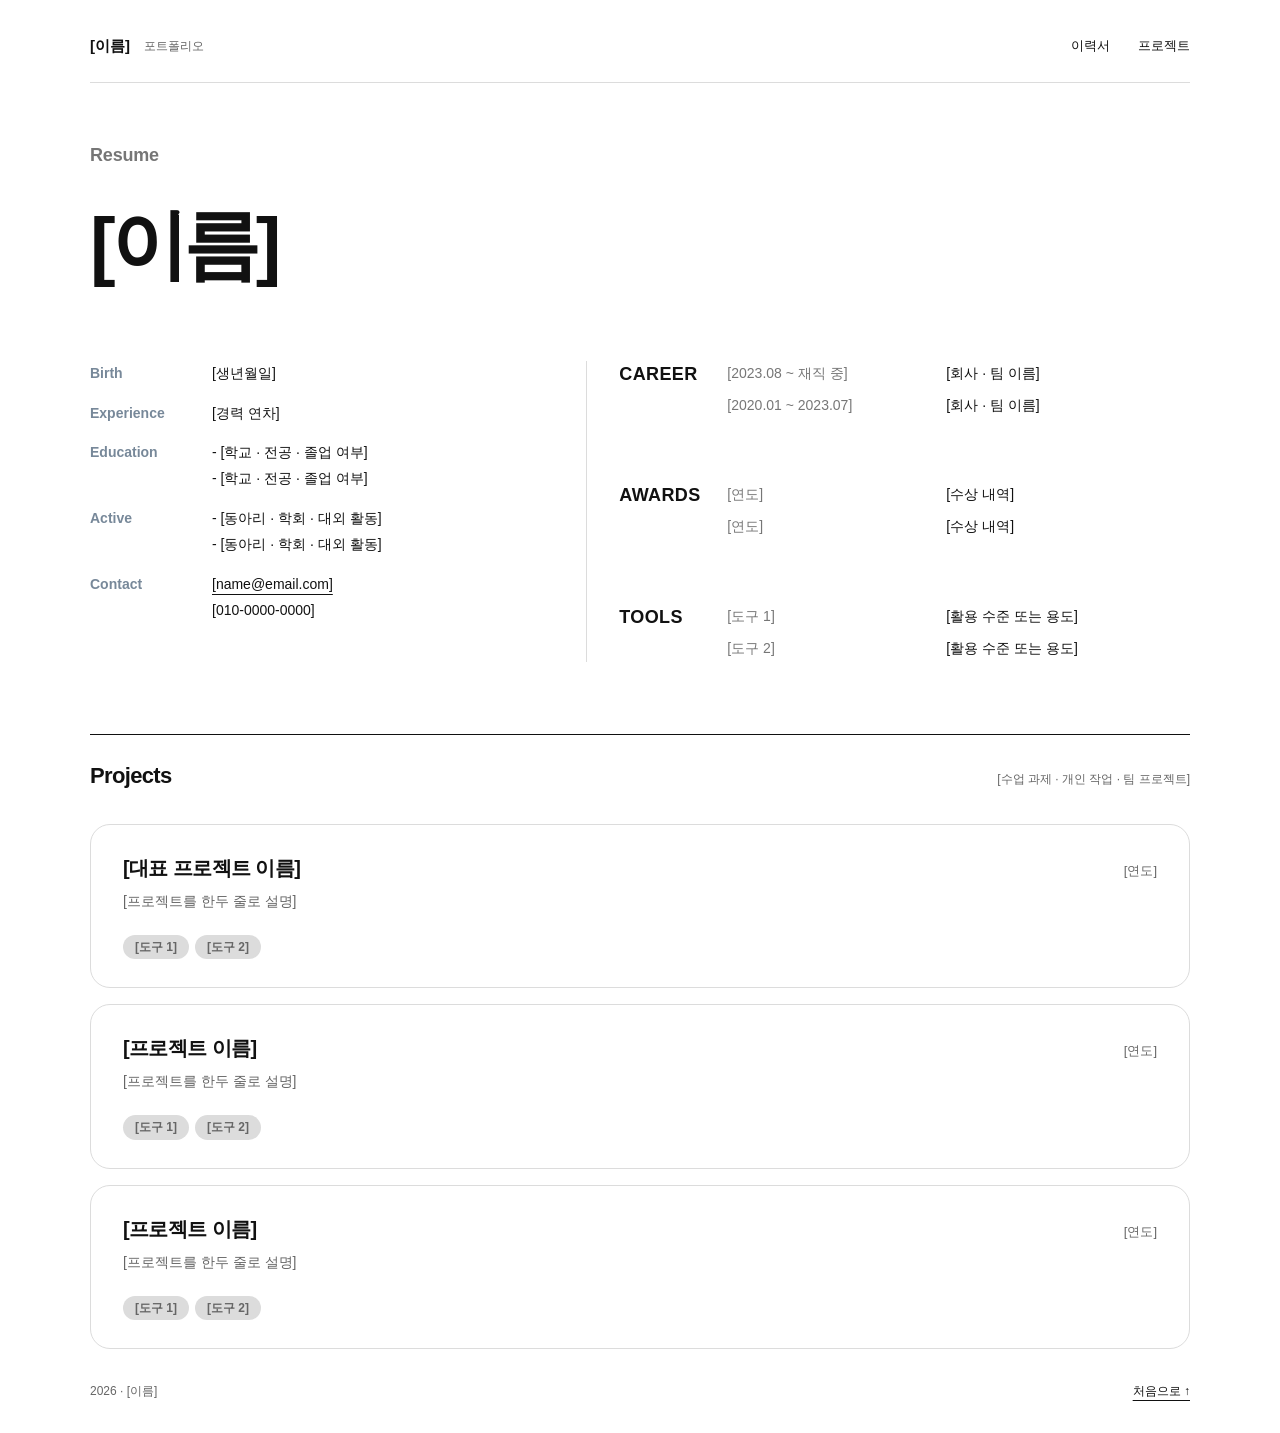
==== index.html @ 6959baa3 "feat: project section 카드형으로 수정" ====
<!doctype html>
<html lang="ko">
<head>
  <meta charset="utf-8">
  <meta name="viewport" content="width=device-width, initial-scale=1">
  <!-- 수정 1: 제목, 소개, 이름을 본인 내용으로 변경 -->
  <title>[이름] | [관심 분야] 포트폴리오</title>
  <meta name="description" content="[이름]이 직접 만든 작품과 작업 과정을 소개합니다.">
  <link rel="stylesheet" href="style.css">
</head>
<body>
  <a class="skip-link" href="#main">본문으로 바로 가기</a>
  <header class="site-header container">
    <a class="site-name" href="#resume">[이름]<span class="site-label">포트폴리오</span></a>
    <nav aria-label="주 메뉴">
      <a href="#resume">이력서</a>
      <a href="#projects">프로젝트</a>
    </nav>
  </header>

  <main id="main" class="container">
    <!-- 이력서: 대괄호 내용을 본인 정보로 변경. 필요 없는 항목은 div 단위로 삭제 -->
    <section id="resume" class="resume" aria-labelledby="resume-title">
      <p class="resume-label">Resume</p>
      <h1 id="resume-title" class="resume-name">[이름]</h1>

      <div class="resume-grid">
        <div class="resume-col">
          <dl class="resume-profile">
            <div><dt>Birth</dt><dd>[생년월일]</dd></div>
            <div><dt>Experience</dt><dd>[경력 연차]</dd></div>
            <div><dt>Education</dt><dd><ul><li>[학교 · 전공 · 졸업 여부]</li><li>[학교 · 전공 · 졸업 여부]</li></ul></dd></div>
            <div><dt>Active</dt><dd><ul><li>[동아리 · 학회 · 대외 활동]</li><li>[동아리 · 학회 · 대외 활동]</li></ul></dd></div>
            <div><dt>Contact</dt><dd><a href="mailto:name@email.com">[name@email.com]</a><br>[010-0000-0000]</dd></div>
          </dl>
        </div>

        <div class="resume-col">
          <section class="resume-block" aria-labelledby="career-title">
            <h2 id="career-title" class="resume-heading">Career</h2>
            <ul class="resume-rows">
              <li><span class="row-period">[2023.08 ~ 재직 중]</span><span>[회사 · 팀 이름]</span></li>
              <li><span class="row-period">[2020.01 ~ 2023.07]</span><span>[회사 · 팀 이름]</span></li>
            </ul>
          </section>
          <section class="resume-block" aria-labelledby="awards-title">
            <h2 id="awards-title" class="resume-heading">Awards</h2>
            <ul class="resume-rows">
              <li><span class="row-period">[연도]</span><span>[수상 내역]</span></li>
              <li><span class="row-period">[연도]</span><span>[수상 내역]</span></li>
            </ul>
          </section>
          <section class="resume-block" aria-labelledby="tools-title">
            <h2 id="tools-title" class="resume-heading">Tools</h2>
            <ul class="resume-rows">
              <li><span class="row-period">[도구 1]</span><span>[활용 수준 또는 용도]</span></li>
              <li><span class="row-period">[도구 2]</span><span>[활용 수준 또는 용도]</span></li>
            </ul>
          </section>
        </div>

      </div>
    </section>

    <section id="projects" class="projects" aria-labelledby="projects-title">
      <div class="section-heading">
        <h2 id="projects-title">Projects</h2>
        <p>[수업 과제 · 개인 작업 · 팀 프로젝트]</p>
      </div>
      <!-- 카드 하나가 프로젝트 상세 페이지(project-N.html) 하나로 연결됩니다. -->
      <ul class="project-list">
        <li>
          <a class="project-card" href="project-1.html">
            <div class="card-head"><h3>[대표 프로젝트 이름]</h3><span class="card-year">[연도]</span></div>
            <span class="card-desc">[프로젝트를 한두 줄로 설명]</span>
            <ul class="card-tags" aria-label="사용한 도구">
              <li>[도구 1]</li><li>[도구 2]</li>
            </ul>
          </a>
        </li>
        <li>
          <a class="project-card" href="project-2.html">
            <div class="card-head"><h3>[프로젝트 이름]</h3><span class="card-year">[연도]</span></div>
            <span class="card-desc">[프로젝트를 한두 줄로 설명]</span>
            <ul class="card-tags" aria-label="사용한 도구">
              <li>[도구 1]</li><li>[도구 2]</li>
            </ul>
          </a>
        </li>
        <li>
          <a class="project-card" href="project-3.html">
            <div class="card-head"><h3>[프로젝트 이름]</h3><span class="card-year">[연도]</span></div>
            <span class="card-desc">[프로젝트를 한두 줄로 설명]</span>
            <ul class="card-tags" aria-label="사용한 도구">
              <li>[도구 1]</li><li>[도구 2]</li>
            </ul>
          </a>
        </li>
      </ul>
    </section>
  </main>
  <footer class="site-footer container">
    <p>2026 · [이름]</p>
    <a class="text-link" href="#resume">처음으로 ↑</a>
  </footer>
</body>
</html>
---- style.css ----
/* 1. 테마: 이 값들을 바꾸면 페이지 전체에 적용됩니다. */
:root {
  --page: #ffffff;
  --ink: #111111;
  --muted: #666666;
  --faint: #767676;
  --accent: #111111;
  --line: #dcdcdc;
  --image-background: #f2f2f2;
  --content-width: 1100px;
}

/* 2. 기본 설정. 외부 글꼴과 라이브러리 없이 실행됩니다. */
* { box-sizing: border-box; }
html { scroll-padding-top: 28px; }
body {
  margin: 0;
  background: var(--page);
  color: var(--ink);
  font-family: "Malgun Gothic", "Apple SD Gothic Neo", sans-serif;
  font-size: 15px;
  line-height: 1.85;
  word-break: keep-all;
  overflow-wrap: anywhere;
}
a { color: inherit; text-underline-offset: 5px; text-decoration-thickness: 1px; }
a:hover { color: var(--accent); }
a:focus-visible, button:focus-visible, summary:focus-visible {
  outline: 2px solid var(--accent);
  outline-offset: 5px;
}
img { display: block; max-width: 100%; height: auto; }
h1, h2, h3, h4, p, ul, dl, figure { margin: 0; }
h1, h2, h3, h4 { line-height: 1.5; }
.container { width: min(var(--content-width), calc(100% - 80px)); margin-inline: auto; }
.skip-link {
  position: absolute;
  z-index: 2;
  top: 8px;
  left: 8px;
  padding: 12px 20px;
  background: var(--page);
  transform: translateY(-180%);
}
.skip-link:focus { transform: translateY(0); }

/* 2-1. 이력서. 왼쪽 프로필 / 가운데 경력·수상·도구 / 오른쪽 프로젝트 목록 */
.resume { padding-block: 56px 72px; }
.resume-label { color: var(--faint); font-size: 18px; font-weight: 700; letter-spacing: -.01em; }
.resume-name { margin-top: 28px; font-size: clamp(48px, 6vw, 80px); font-weight: 800; letter-spacing: -.06em; line-height: 1.15; }
.resume-grid { display: grid; grid-template-columns: 1fr 1.3fr; column-gap: 32px; margin-top: 72px; }
.resume-col { display: grid; align-content: start; gap: 64px; min-width: 0; }
.resume-col + .resume-col { padding-left: 32px; border-left: 1px solid var(--line); }
.resume-heading { color: var(--ink); font-size: 18px; font-weight: 700; letter-spacing: .02em; text-transform: uppercase; }
.resume-block { display: grid; grid-template-columns: 88px 1fr; gap: 0 20px; align-items: start; }
.resume-block > :not(.resume-heading) { grid-column: 2; grid-row: 1; }
.resume-profile { font-size: 14px; }
.resume-profile > div { display: grid; grid-template-columns: 110px 1fr; gap: 12px; }
.resume-profile > div + div { margin-top: 14px; }
.resume-profile dt { color: var(--ink); font-weight: 700; color: lightslategray;}
.resume-profile ul { list-style: none; padding: 0; margin: 0; }
.resume-profile li::before { content: "- "; }
.resume-rows { list-style: none; padding: 0; font-size: 14px; }
.resume-rows li { display: grid; grid-template-columns: 1fr 1.2fr; gap: 16px; }
.resume-rows li + li { margin-top: 6px; }
.row-period { color: var(--faint); }

/* 3. 헤더 */
.site-header {
  display: flex;
  align-items: center;
  justify-content: space-between;
  gap: 16px;
  padding-block: 24px 14px;
  border-bottom: 1px solid var(--line);
}
.site-name { display: inline-flex; align-items: baseline; gap: 14px; font-weight: 700; text-decoration: none; }
.site-label { color: var(--muted); font-size: 12px; font-weight: 400; }
.site-header nav { display: flex; flex-wrap: wrap; gap: 4px 28px; font-size: 13px; }
.site-header a { min-height: 44px; display: inline-flex; align-items: center; }
.site-header nav a { text-decoration: none; }
.site-header nav a:hover { text-decoration: underline; }
.eyebrow { color: var(--muted); font-size: 12px; font-weight: 400; }
.image-trigger { display: block; width: 100%; padding: 0; border: 0; background: transparent; color: inherit; cursor: zoom-in; }

/* 4. 프로젝트의 이미지, 역할, 결과. 박스 대신 간격과 구분선으로 묶습니다. */
.section-heading {
  display: flex;
  align-items: baseline;
  justify-content: space-between;
  gap: 16px;
  padding-block: 24px 32px;
  border-top: 1px solid var(--ink);
}
h2 { font-size: 22px; font-weight: 700; letter-spacing: -.03em; }
.section-heading p { color: var(--muted); font-size: 12px; }
.project { padding-bottom: 44px; border-bottom: 1px solid var(--line); }
.project + .project { padding-top: 40px; }
.project-header { display: grid; grid-template-columns: 44px 1fr; gap: 16px; align-items: start; margin-bottom: 26px; }
.project-number { padding-top: 4px; color: var(--muted); font-size: 14px; font-variant-numeric: tabular-nums; }
.project h3 { margin-top: 5px; font-size: 28px; letter-spacing: -.03em; }
.project-summary { margin-top: 9px; max-width: 740px; }
.project-overview { display: grid; grid-template-columns: 1.35fr 1fr; gap: 48px; align-items: start; }
.project-image img { width: 100%; background: var(--image-background); }
figcaption { margin-top: 10px; color: var(--muted); font-size: 12px; }
.project-facts { padding-bottom: 16px; border-bottom: 1px solid var(--line); font-size: 13px; }
.project-facts div, .about-facts div { display: grid; grid-template-columns: 80px 1fr; gap: 12px; }
.project-facts div + div, .about-facts div + div { margin-top: 7px; }
dt { color: var(--muted); }
dd { margin: 0; }
h4 { margin-top: 20px; font-size: 15px; }
h4 + p { margin-top: 7px; color: var(--muted); font-size: 14px; }
.contributions { padding-left: 19px; margin-top: 7px; font-size: 14px; }
.contributions li + li { margin-top: 4px; }
.tool-list { display: flex; flex-wrap: wrap; gap: 6px 0; list-style: none; padding: 0; margin-top: 20px; color: var(--muted); font-size: 12px; }
.tool-list li + li::before { content: "/"; padding-inline: 10px; color: var(--muted); }
.project-links { display: flex; flex-wrap: wrap; gap: 4px 24px; margin-top: 6px; }
.text-link { display: inline-flex; align-items: center; gap: 8px; min-height: 44px; color: var(--accent); }
.text-link:hover { text-decoration-thickness: 2px; }

/* 프로젝트 목록. 카드 전체가 링크이며 상세 페이지로 이동합니다. */
.project-list { list-style: none; padding: 0; display: grid; gap: 16px; }
.project-card { display: grid; gap: 6px; width: 100%; padding: 28px 32px; border: 1px solid var(--line); text-decoration: none; border-radius: 20px;}
.project-card:hover { border-color: var(--ink); color: inherit; }
.card-head { display: flex; align-items: baseline; justify-content: space-between; gap: 16px; }
.card-head h3 { font-size: 20px; letter-spacing: -.03em; }
.card-year { color: var(--muted); font-size: 13px; font-variant-numeric: tabular-nums; }
.card-desc { color: var(--muted); font-size: 14px; }
.card-tags { display: flex; flex-wrap: wrap; gap: 6px; list-style: none; padding: 0; margin-top: 14px; }
.card-tags li { padding: 2px 12px; border-radius: 999px; background-color: var(--line); color: var(--muted); font-size: 12px; line-height: 1.7; font-weight: 600;}
.project-page { padding-top: 20px; }
.back-link { display: inline-flex; align-items: center; gap: 8px; min-height: 44px; margin-bottom: 12px; color: var(--muted); font-size: 13px; text-decoration: none; }
.back-link:hover { color: var(--ink); text-decoration: underline; }

/* 5. 제목을 누르면 제작 기록이 열립니다. 키보드로도 조작할 수 있습니다. */
.case-study { margin-top: 32px; border-top: 1px solid var(--line); }
.case-study summary { width: fit-content; max-width: 100%; min-height: 52px; padding-block: 14px 8px; cursor: pointer; font-size: 14px; }
.case-study summary::marker { color: var(--muted); }
.case-study summary:hover { color: var(--accent); text-decoration: underline; text-underline-offset: 5px; }
.case-content { padding-top: 20px; }
.case-text { display: grid; grid-template-columns: repeat(3, 1fr); gap: 36px; }
.case-text h4 { margin-top: 0; }
.case-text p { font-size: 14px; }
.process-pair { display: grid; grid-template-columns: 1fr 1fr; gap: 24px; margin-top: 28px; }
.process-pair img { width: 100%; }
.image-slot { display: grid; place-items: center; min-height: 160px; padding: 24px; background: var(--image-background); color: var(--muted); font-size: 13px; }

/* 6. 소개와 관련 자료 */
.section-row { display: grid; grid-template-columns: 1fr 2fr; gap: 48px; padding-block: 42px; border-bottom: 1px solid var(--line); }
.about-copy > p { max-width: 650px; }
.about-facts { margin-top: 22px; font-size: 13px; }
.related { border-bottom: 0; }
.related p { color: var(--muted); }
.link-list { list-style: none; padding: 0; margin-top: 10px; }
.site-footer { display: flex; align-items: center; justify-content: space-between; gap: 20px; padding-block: 20px; color: var(--muted); font-size: 12px; }

/* 이미지 확대. 닫기 버튼 또는 Esc 키로 원래 화면으로 돌아갑니다. */
.image-viewer-open, .image-viewer-open body { overflow: hidden; }
.image-viewer {
  position: fixed;
  inset: 0;
  width: 100%;
  max-width: none;
  height: 100%;
  height: 100dvh;
  max-height: none;
  margin: 0;
  padding: 16px 24px 24px;
  border: 0;
  background: #151815;
  color: #f5f6f3;
  overflow: auto;
}
.image-viewer[open] { display: grid; grid-template-rows: auto minmax(0, 1fr) auto; gap: 16px; }
.image-viewer::backdrop { background: #151815; }
.viewer-toolbar { display: flex; align-items: center; justify-content: space-between; gap: 20px; }
.viewer-toolbar h2 { font-size: 15px; font-weight: 400; }
.viewer-close { display: inline-flex; flex-shrink: 0; align-items: center; gap: 14px; min-width: 76px; min-height: 44px; justify-content: center; border: 1px solid #6b746b; background: transparent; color: inherit; font: inherit; cursor: pointer; }
.viewer-close:hover { background: #303730; }
.viewer-close:focus-visible { outline-color: #f5f6f3; }
.viewer-close span { font-size: 25px; line-height: 1; }
.viewer-stage { display: flex; align-items: center; justify-content: center; min-width: 0; min-height: 0; }
.viewer-image { display: block; width: auto; height: auto; max-width: 100%; max-height: 100%; object-fit: contain; }
.viewer-caption { text-align: center; color: #c1c8c1; font-size: 13px; }

/* 7. 작은 화면에서는 이미지와 설명을 한 열로 배치합니다. */
@media (max-width: 1000px) {
  .resume-grid { grid-template-columns: 1fr; gap: 48px; margin-top: 48px; }
  .resume-col { gap: 40px; }
  .resume-col + .resume-col { padding-left: 0; border-left: 0; }
}
@media (max-width: 760px) {
  .container { width: calc(100% - 40px); }
  .resume { padding-block: 36px 48px; }
  .resume-block { grid-template-columns: 1fr; gap: 12px; }
  .resume-block > :not(.resume-heading) { grid-column: 1; grid-row: auto; }
  .resume-profile > div { grid-template-columns: 90px 1fr; }
  .site-header { flex-wrap: wrap; gap: 0 20px; padding-block: 14px 10px; }
  .site-header nav { gap: 4px 22px; }
  h1 { font-size: 34px; }
  .section-heading { flex-wrap: wrap; gap: 4px; padding-block: 22px 28px; }
  .project-card { padding: 22px 20px; }
  .project-header { grid-template-columns: 28px 1fr; gap: 12px; margin-bottom: 22px; }
  .project h3 { font-size: 24px; }
  .project-overview { grid-template-columns: 1fr; gap: 28px; }
  .case-text, .process-pair { grid-template-columns: 1fr; gap: 24px; }
  .section-row { grid-template-columns: 1fr; gap: 18px; padding-block: 32px; }
  h2 { font-size: 21px; }
  .image-viewer { padding: 12px 14px 18px; }
}
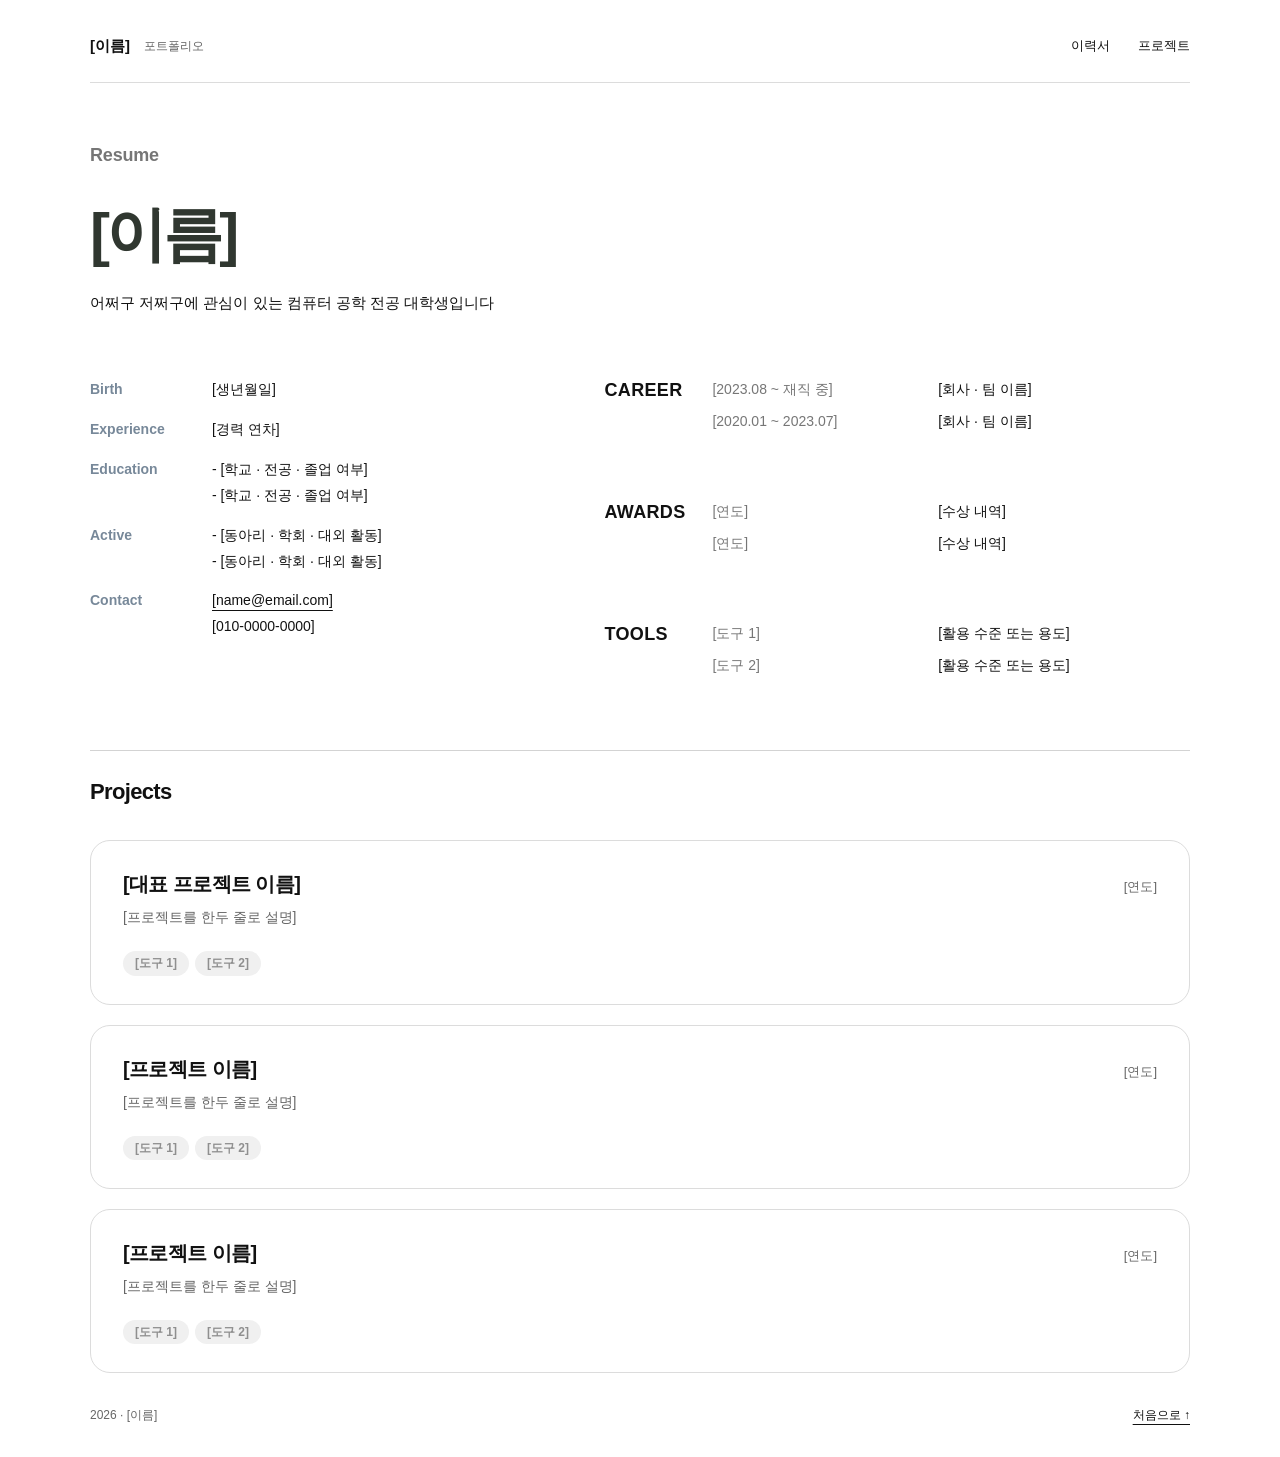
==== commit d0f7596d: "feat: 자기소개 추가 및 간격 수정" ====
--- a/index.html
+++ b/index.html
@@ -23,7 +23,7 @@
     <section id="resume" class="resume" aria-labelledby="resume-title">
       <p class="resume-label">Resume</p>
       <h1 id="resume-title" class="resume-name">[이름]</h1>
-
+      <p style="margin-top: 20px">어쩌구 저쩌구에 관심이 있는 컴퓨터 공학 전공 대학생입니다</p>
       <div class="resume-grid">
         <div class="resume-col">
           <dl class="resume-profile">
@@ -65,7 +65,6 @@
     <section id="projects" class="projects" aria-labelledby="projects-title">
       <div class="section-heading">
         <h2 id="projects-title">Projects</h2>
-        <p>[수업 과제 · 개인 작업 · 팀 프로젝트]</p>
       </div>
       <!-- 카드 하나가 프로젝트 상세 페이지(project-N.html) 하나로 연결됩니다. -->
       <ul class="project-list">
--- a/style.css
+++ b/style.css
@@ -47,10 +47,9 @@
 /* 2-1. 이력서. 왼쪽 프로필 / 가운데 경력·수상·도구 / 오른쪽 프로젝트 목록 */
 .resume { padding-block: 56px 72px; }
 .resume-label { color: var(--faint); font-size: 18px; font-weight: 700; letter-spacing: -.01em; }
-.resume-name { margin-top: 28px; font-size: clamp(48px, 6vw, 80px); font-weight: 800; letter-spacing: -.06em; line-height: 1.15; }
-.resume-grid { display: grid; grid-template-columns: 1fr 1.3fr; column-gap: 32px; margin-top: 72px; }
+.resume-name { margin-top: 28px; font-size: clamp(30px, 6vw, 60px); font-weight: 700; letter-spacing: -.06em; line-height: 1.15; color: #303730;}
+.resume-grid { display: grid; grid-template-columns: 1fr 1.3fr; column-gap: 64px; margin-top: 60px; }
 .resume-col { display: grid; align-content: start; gap: 64px; min-width: 0; }
-.resume-col + .resume-col { padding-left: 32px; border-left: 1px solid var(--line); }
 .resume-heading { color: var(--ink); font-size: 18px; font-weight: 700; letter-spacing: .02em; text-transform: uppercase; }
 .resume-block { display: grid; grid-template-columns: 88px 1fr; gap: 0 20px; align-items: start; }
 .resume-block > :not(.resume-heading) { grid-column: 2; grid-row: 1; }
@@ -90,7 +89,7 @@
   justify-content: space-between;
   gap: 16px;
   padding-block: 24px 32px;
-  border-top: 1px solid var(--ink);
+  border-top: 1px solid lightgray;
 }
 h2 { font-size: 22px; font-weight: 700; letter-spacing: -.03em; }
 .section-heading p { color: var(--muted); font-size: 12px; }
@@ -119,7 +118,7 @@
 .text-link:hover { text-decoration-thickness: 2px; }
 
 /* 프로젝트 목록. 카드 전체가 링크이며 상세 페이지로 이동합니다. */
-.project-list { list-style: none; padding: 0; display: grid; gap: 16px; }
+.project-list { list-style: none; padding: 0; display: grid; gap: 20px; }
 .project-card { display: grid; gap: 6px; width: 100%; padding: 28px 32px; border: 1px solid var(--line); text-decoration: none; border-radius: 20px;}
 .project-card:hover { border-color: var(--ink); color: inherit; }
 .card-head { display: flex; align-items: baseline; justify-content: space-between; gap: 16px; }
@@ -127,7 +126,7 @@
 .card-year { color: var(--muted); font-size: 13px; font-variant-numeric: tabular-nums; }
 .card-desc { color: var(--muted); font-size: 14px; }
 .card-tags { display: flex; flex-wrap: wrap; gap: 6px; list-style: none; padding: 0; margin-top: 14px; }
-.card-tags li { padding: 2px 12px; border-radius: 999px; background-color: var(--line); color: var(--muted); font-size: 12px; line-height: 1.7; font-weight: 600;}
+.card-tags li { padding: 2px 12px; border-radius: 999px; background-color: #f0f0f0; color: #8f8f8f; font-size: 12px; line-height: 1.7; font-weight: 600;}
 .project-page { padding-top: 20px; }
 .back-link { display: inline-flex; align-items: center; gap: 8px; min-height: 44px; margin-bottom: 12px; color: var(--muted); font-size: 13px; text-decoration: none; }
 .back-link:hover { color: var(--ink); text-decoration: underline; }
@@ -187,7 +186,6 @@
 @media (max-width: 1000px) {
   .resume-grid { grid-template-columns: 1fr; gap: 48px; margin-top: 48px; }
   .resume-col { gap: 40px; }
-  .resume-col + .resume-col { padding-left: 0; border-left: 0; }
 }
 @media (max-width: 760px) {
   .container { width: calc(100% - 40px); }
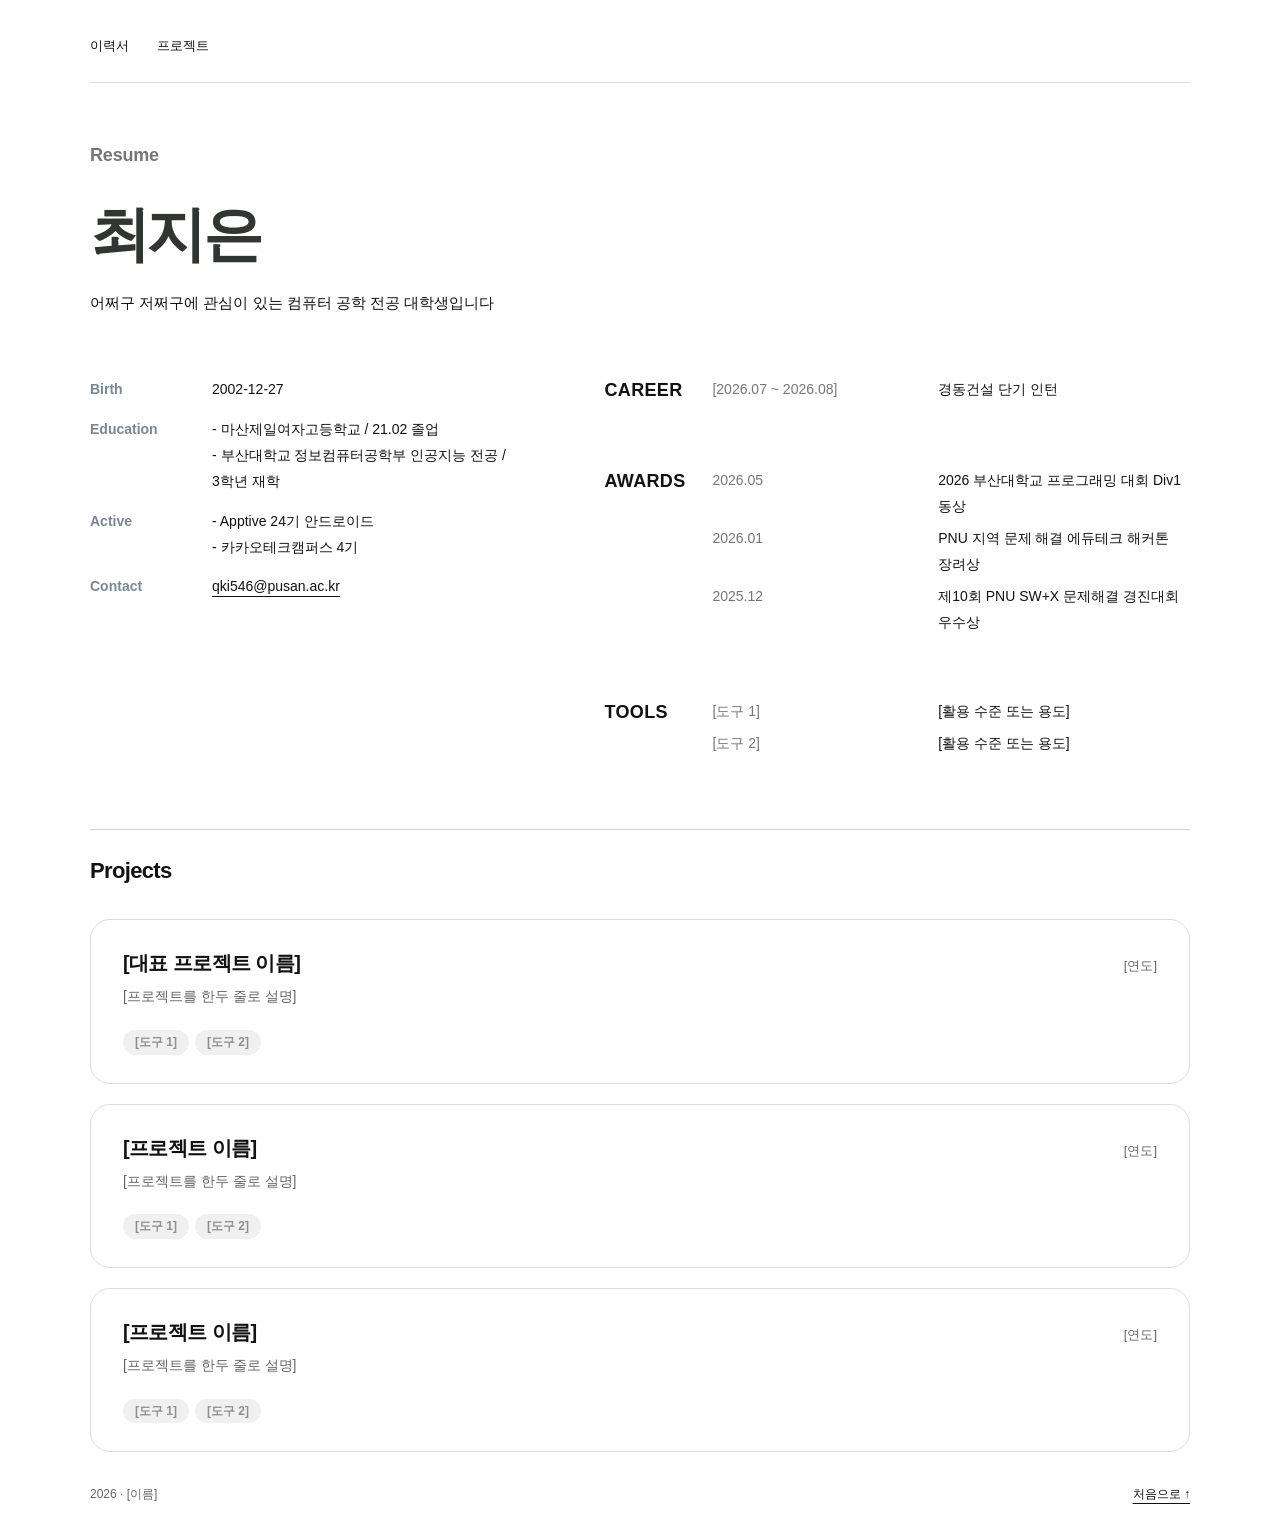
==== commit ea19aba5: "feat: profile content 및 projects 경로 수정" ====
--- a/index.html
+++ b/index.html
@@ -4,14 +4,13 @@
   <meta charset="utf-8">
   <meta name="viewport" content="width=device-width, initial-scale=1">
   <!-- 수정 1: 제목, 소개, 이름을 본인 내용으로 변경 -->
-  <title>[이름] | [관심 분야] 포트폴리오</title>
+  <title>포트폴리오</title>
   <meta name="description" content="[이름]이 직접 만든 작품과 작업 과정을 소개합니다.">
   <link rel="stylesheet" href="style.css">
 </head>
 <body>
   <a class="skip-link" href="#main">본문으로 바로 가기</a>
   <header class="site-header container">
-    <a class="site-name" href="#resume">[이름]<span class="site-label">포트폴리오</span></a>
     <nav aria-label="주 메뉴">
       <a href="#resume">이력서</a>
       <a href="#projects">프로젝트</a>
@@ -22,16 +21,15 @@
     <!-- 이력서: 대괄호 내용을 본인 정보로 변경. 필요 없는 항목은 div 단위로 삭제 -->
     <section id="resume" class="resume" aria-labelledby="resume-title">
       <p class="resume-label">Resume</p>
-      <h1 id="resume-title" class="resume-name">[이름]</h1>
+      <h1 id="resume-title" class="resume-name">최지은</h1>
       <p style="margin-top: 20px">어쩌구 저쩌구에 관심이 있는 컴퓨터 공학 전공 대학생입니다</p>
       <div class="resume-grid">
         <div class="resume-col">
           <dl class="resume-profile">
-            <div><dt>Birth</dt><dd>[생년월일]</dd></div>
-            <div><dt>Experience</dt><dd>[경력 연차]</dd></div>
-            <div><dt>Education</dt><dd><ul><li>[학교 · 전공 · 졸업 여부]</li><li>[학교 · 전공 · 졸업 여부]</li></ul></dd></div>
-            <div><dt>Active</dt><dd><ul><li>[동아리 · 학회 · 대외 활동]</li><li>[동아리 · 학회 · 대외 활동]</li></ul></dd></div>
-            <div><dt>Contact</dt><dd><a href="mailto:name@email.com">[name@email.com]</a><br>[010-0000-0000]</dd></div>
+            <div><dt>Birth</dt><dd>2002-12-27</dd></div>
+            <div><dt>Education</dt><dd><ul><li>마산제일여자고등학교 / 21.02 졸업</li><li>부산대학교 정보컴퓨터공학부 인공지능 전공 / 3학년 재학</li></ul></dd></div>
+            <div><dt>Active</dt><dd><ul><li>Apptive 24기 안드로이드</li><li>카카오테크캠퍼스 4기</li></ul></dd></div>
+            <div><dt>Contact</dt><dd><a href="mailto:name@email.com">qki546@pusan.ac.kr</a></dd></div>
           </dl>
         </div>
 
@@ -39,15 +37,15 @@
           <section class="resume-block" aria-labelledby="career-title">
             <h2 id="career-title" class="resume-heading">Career</h2>
             <ul class="resume-rows">
-              <li><span class="row-period">[2023.08 ~ 재직 중]</span><span>[회사 · 팀 이름]</span></li>
-              <li><span class="row-period">[2020.01 ~ 2023.07]</span><span>[회사 · 팀 이름]</span></li>
+              <li><span class="row-period">[2026.07 ~ 2026.08]</span><span>경동건설 단기 인턴</span></li>
             </ul>
           </section>
           <section class="resume-block" aria-labelledby="awards-title">
             <h2 id="awards-title" class="resume-heading">Awards</h2>
             <ul class="resume-rows">
-              <li><span class="row-period">[연도]</span><span>[수상 내역]</span></li>
-              <li><span class="row-period">[연도]</span><span>[수상 내역]</span></li>
+              <li><span class="row-period">2026.05</span><span>2026 부산대학교 프로그래밍 대회 Div1 동상</span></li>
+              <li><span class="row-period">2026.01</span><span>PNU 지역 문제 해결 에듀테크 해커톤 장려상</span></li>
+              <li><span class="row-period">2025.12</span><span>제10회 PNU SW+X 문제해결 경진대회 우수상</span></li>
             </ul>
           </section>
           <section class="resume-block" aria-labelledby="tools-title">
@@ -69,7 +67,7 @@
       <!-- 카드 하나가 프로젝트 상세 페이지(project-N.html) 하나로 연결됩니다. -->
       <ul class="project-list">
         <li>
-          <a class="project-card" href="project-1.html">
+          <a class="project-card" href="projects/project-1.html">
             <div class="card-head"><h3>[대표 프로젝트 이름]</h3><span class="card-year">[연도]</span></div>
             <span class="card-desc">[프로젝트를 한두 줄로 설명]</span>
             <ul class="card-tags" aria-label="사용한 도구">
@@ -78,7 +76,7 @@
           </a>
         </li>
         <li>
-          <a class="project-card" href="project-2.html">
+          <a class="project-card" href="projects/project-2.html">
             <div class="card-head"><h3>[프로젝트 이름]</h3><span class="card-year">[연도]</span></div>
             <span class="card-desc">[프로젝트를 한두 줄로 설명]</span>
             <ul class="card-tags" aria-label="사용한 도구">
@@ -87,7 +85,7 @@
           </a>
         </li>
         <li>
-          <a class="project-card" href="project-3.html">
+          <a class="project-card" href="projects/project-3.html">
             <div class="card-head"><h3>[프로젝트 이름]</h3><span class="card-year">[연도]</span></div>
             <span class="card-desc">[프로젝트를 한두 줄로 설명]</span>
             <ul class="card-tags" aria-label="사용한 도구">
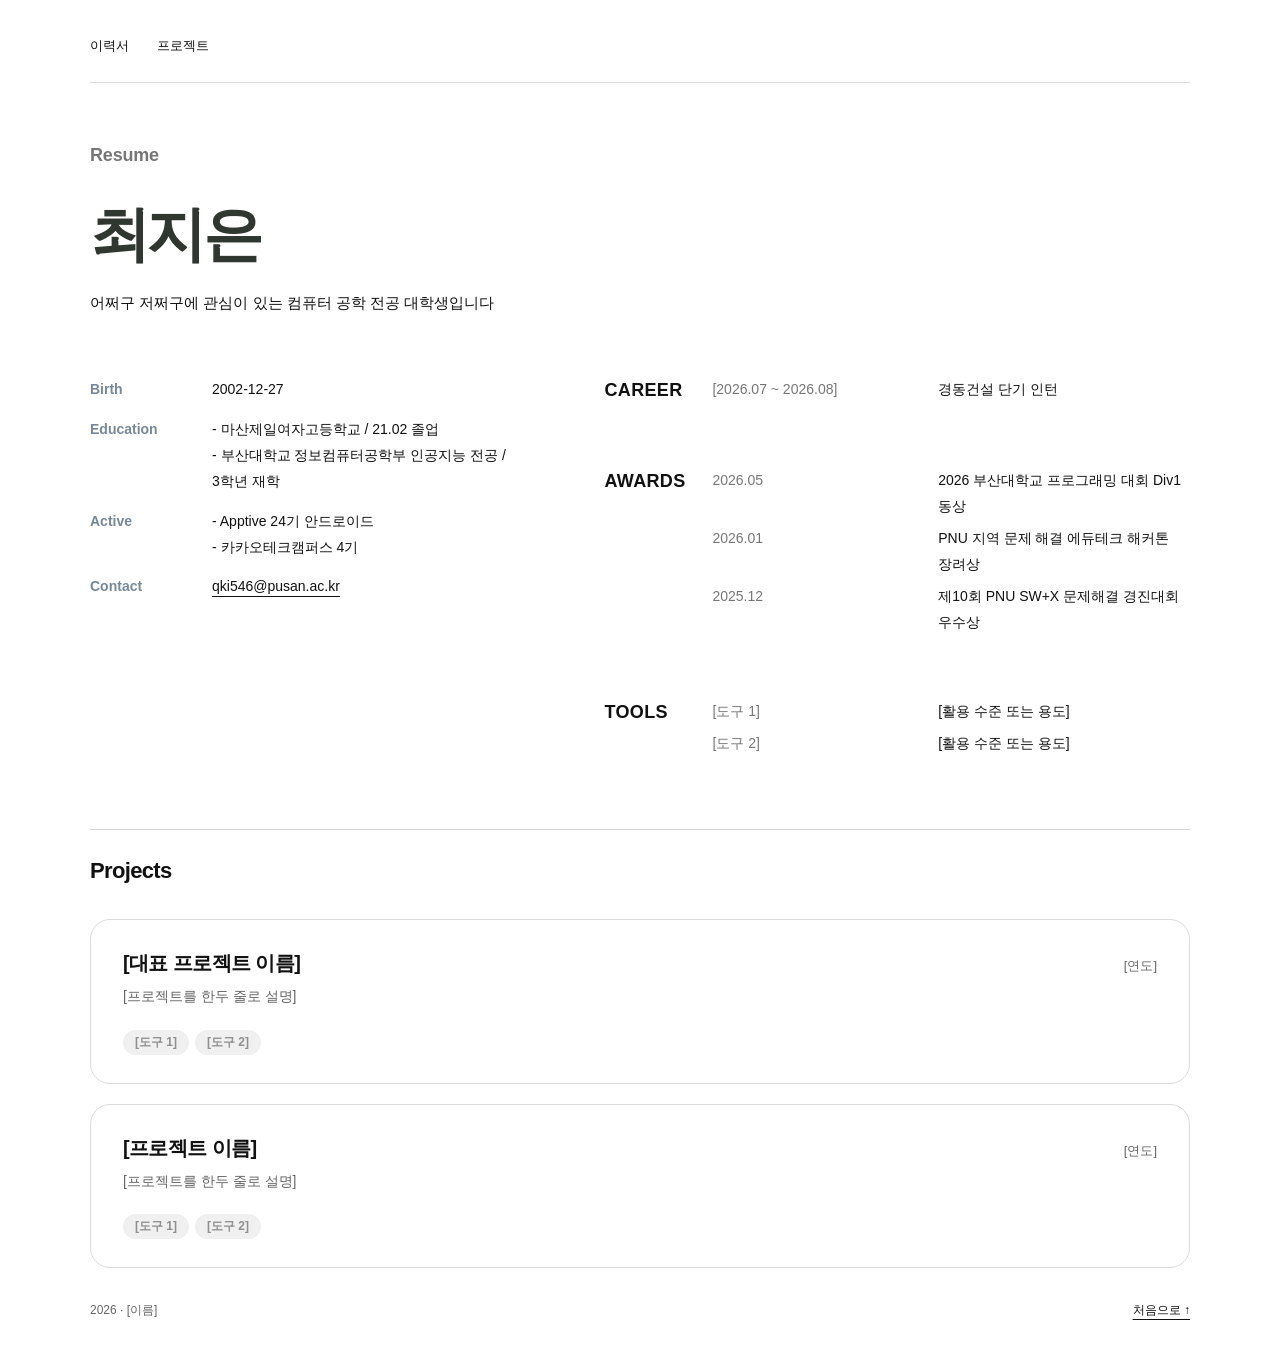
==== commit bac04de4: "chore: project-3 삭제 및 미사용 CSS 정리" ====
--- a/index.html
+++ b/index.html
@@ -84,6 +84,7 @@
             </ul>
           </a>
         </li>
+        <!-- project-3 임시 비활성화
         <li>
           <a class="project-card" href="projects/project-3.html">
             <div class="card-head"><h3>[프로젝트 이름]</h3><span class="card-year">[연도]</span></div>
@@ -93,6 +94,7 @@
             </ul>
           </a>
         </li>
+        -->
       </ul>
     </section>
   </main>
--- a/style.css
+++ b/style.css
@@ -25,7 +25,7 @@
 }
 a { color: inherit; text-underline-offset: 5px; text-decoration-thickness: 1px; }
 a:hover { color: var(--accent); }
-a:focus-visible, button:focus-visible, summary:focus-visible {
+a:focus-visible, button:focus-visible {
   outline: 2px solid var(--accent);
   outline-offset: 5px;
 }
@@ -73,13 +73,10 @@
   padding-block: 24px 14px;
   border-bottom: 1px solid var(--line);
 }
-.site-name { display: inline-flex; align-items: baseline; gap: 14px; font-weight: 700; text-decoration: none; }
-.site-label { color: var(--muted); font-size: 12px; font-weight: 400; }
 .site-header nav { display: flex; flex-wrap: wrap; gap: 4px 28px; font-size: 13px; }
 .site-header a { min-height: 44px; display: inline-flex; align-items: center; }
 .site-header nav a { text-decoration: none; }
 .site-header nav a:hover { text-decoration: underline; }
-.eyebrow { color: var(--muted); font-size: 12px; font-weight: 400; }
 .image-trigger { display: block; width: 100%; padding: 0; border: 0; background: transparent; color: inherit; cursor: zoom-in; }
 
 /* 4. 프로젝트의 이미지, 역할, 결과. 박스 대신 간격과 구분선으로 묶습니다. */
@@ -95,16 +92,15 @@
 .section-heading p { color: var(--muted); font-size: 12px; }
 .project { padding-bottom: 44px; border-bottom: 1px solid var(--line); }
 .project + .project { padding-top: 40px; }
-.project-header { display: grid; grid-template-columns: 44px 1fr; gap: 16px; align-items: start; margin-bottom: 26px; }
-.project-number { padding-top: 4px; color: var(--muted); font-size: 14px; font-variant-numeric: tabular-nums; }
+.project-header { margin-bottom: 26px; }
 .project h3 { margin-top: 5px; font-size: 28px; letter-spacing: -.03em; }
 .project-summary { margin-top: 9px; max-width: 740px; }
 .project-overview { display: grid; grid-template-columns: 1.35fr 1fr; gap: 48px; align-items: start; }
 .project-image img { width: 100%; background: var(--image-background); }
 figcaption { margin-top: 10px; color: var(--muted); font-size: 12px; }
-.project-facts { padding-bottom: 16px; border-bottom: 1px solid var(--line); font-size: 13px; }
-.project-facts div, .about-facts div { display: grid; grid-template-columns: 80px 1fr; gap: 12px; }
-.project-facts div + div, .about-facts div + div { margin-top: 7px; }
+.project-facts { padding-bottom: 16px; font-size: 13px; }
+.project-facts div { display: grid; grid-template-columns: 80px 1fr; gap: 12px; }
+.project-facts div + div { margin-top: 7px; }
 dt { color: var(--muted); }
 dd { margin: 0; }
 h4 { margin-top: 20px; font-size: 15px; }
@@ -133,9 +129,6 @@
 
 /* 5. 제목을 누르면 제작 기록이 열립니다. 키보드로도 조작할 수 있습니다. */
 .case-study { margin-top: 32px; border-top: 1px solid var(--line); }
-.case-study summary { width: fit-content; max-width: 100%; min-height: 52px; padding-block: 14px 8px; cursor: pointer; font-size: 14px; }
-.case-study summary::marker { color: var(--muted); }
-.case-study summary:hover { color: var(--accent); text-decoration: underline; text-underline-offset: 5px; }
 .case-content { padding-top: 20px; }
 .case-text { display: grid; grid-template-columns: repeat(3, 1fr); gap: 36px; }
 .case-text h4 { margin-top: 0; }
@@ -145,12 +138,6 @@
 .image-slot { display: grid; place-items: center; min-height: 160px; padding: 24px; background: var(--image-background); color: var(--muted); font-size: 13px; }
 
 /* 6. 소개와 관련 자료 */
-.section-row { display: grid; grid-template-columns: 1fr 2fr; gap: 48px; padding-block: 42px; border-bottom: 1px solid var(--line); }
-.about-copy > p { max-width: 650px; }
-.about-facts { margin-top: 22px; font-size: 13px; }
-.related { border-bottom: 0; }
-.related p { color: var(--muted); }
-.link-list { list-style: none; padding: 0; margin-top: 10px; }
 .site-footer { display: flex; align-items: center; justify-content: space-between; gap: 20px; padding-block: 20px; color: var(--muted); font-size: 12px; }
 
 /* 이미지 확대. 닫기 버튼 또는 Esc 키로 원래 화면으로 돌아갑니다. */
@@ -198,11 +185,10 @@
   h1 { font-size: 34px; }
   .section-heading { flex-wrap: wrap; gap: 4px; padding-block: 22px 28px; }
   .project-card { padding: 22px 20px; }
-  .project-header { grid-template-columns: 28px 1fr; gap: 12px; margin-bottom: 22px; }
+  .project-header { margin-bottom: 22px; }
   .project h3 { font-size: 24px; }
   .project-overview { grid-template-columns: 1fr; gap: 28px; }
   .case-text, .process-pair { grid-template-columns: 1fr; gap: 24px; }
-  .section-row { grid-template-columns: 1fr; gap: 18px; padding-block: 32px; }
   h2 { font-size: 21px; }
   .image-viewer { padding: 12px 14px 18px; }
 }
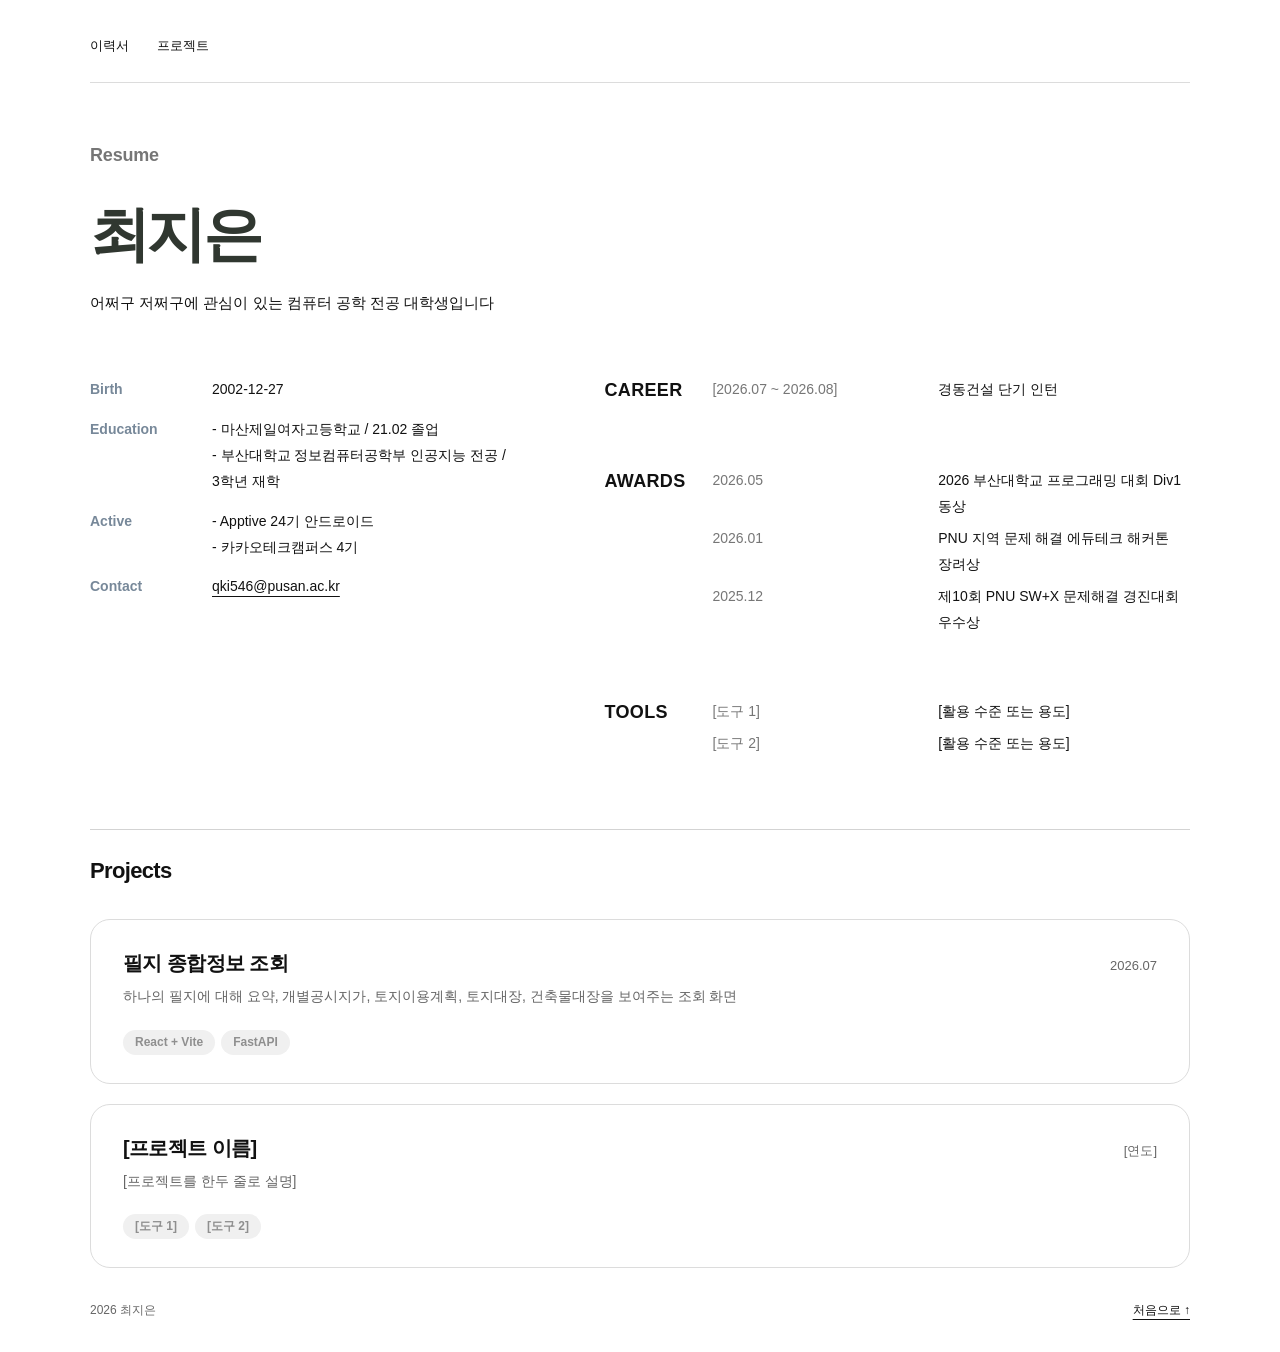
==== commit 85d5b40c: "feat: 프로젝트 카드 내용과 푸터 이름 입력" ====
--- a/index.html
+++ b/index.html
@@ -68,10 +68,10 @@
       <ul class="project-list">
         <li>
           <a class="project-card" href="projects/project-1.html">
-            <div class="card-head"><h3>[대표 프로젝트 이름]</h3><span class="card-year">[연도]</span></div>
-            <span class="card-desc">[프로젝트를 한두 줄로 설명]</span>
+            <div class="card-head"><h3>필지 종합정보 조회</h3><span class="card-year">2026.07</span></div>
+            <span class="card-desc">하나의 필지에 대해 요약, 개별공시지가, 토지이용계획, 토지대장, 건축물대장을 보여주는 조회 화면</span>
             <ul class="card-tags" aria-label="사용한 도구">
-              <li>[도구 1]</li><li>[도구 2]</li>
+              <li>React + Vite</li><li>FastAPI</li>
             </ul>
           </a>
         </li>
@@ -99,7 +99,7 @@
     </section>
   </main>
   <footer class="site-footer container">
-    <p>2026 · [이름]</p>
+    <p>2026 최지은</p>
     <a class="text-link" href="#resume">처음으로 ↑</a>
   </footer>
 </body>
--- a/style.css
+++ b/style.css
@@ -93,10 +93,11 @@
 .project { padding-bottom: 44px; border-bottom: 1px solid var(--line); }
 .project + .project { padding-top: 40px; }
 .project-header { margin-bottom: 26px; }
-.project h3 { margin-top: 5px; font-size: 28px; letter-spacing: -.03em; }
+.project h2 { margin-top: 5px; font-size: 32px; letter-spacing: -.03em; }
+.project h3 { margin-top: 5px; font-size: 22px; letter-spacing: -.03em; }
 .project-summary { margin-top: 9px; max-width: 740px; }
 .project-overview { display: grid; grid-template-columns: 1.35fr 1fr; gap: 48px; align-items: start; }
-.project-image img { width: 100%; background: var(--image-background); }
+.project-image img, .project-image video { display: block; width: 100%; height: auto; background: var(--image-background); }
 figcaption { margin-top: 10px; color: var(--muted); font-size: 12px; }
 .project-facts { padding-bottom: 16px; font-size: 13px; }
 .project-facts div { display: grid; grid-template-columns: 80px 1fr; gap: 12px; }
@@ -130,7 +131,7 @@
 /* 5. 제목을 누르면 제작 기록이 열립니다. 키보드로도 조작할 수 있습니다. */
 .case-study { margin-top: 32px; border-top: 1px solid var(--line); }
 .case-content { padding-top: 20px; }
-.case-text { display: grid; grid-template-columns: repeat(3, 1fr); gap: 36px; }
+.case-text { display: grid; gap: 36px; }
 .case-text h4 { margin-top: 0; }
 .case-text p { font-size: 14px; }
 .process-pair { display: grid; grid-template-columns: 1fr 1fr; gap: 24px; margin-top: 28px; }
@@ -186,9 +187,10 @@
   .section-heading { flex-wrap: wrap; gap: 4px; padding-block: 22px 28px; }
   .project-card { padding: 22px 20px; }
   .project-header { margin-bottom: 22px; }
-  .project h3 { font-size: 24px; }
+  .project h2 { font-size: 26px; }
+  .project h3 { font-size: 20px; }
   .project-overview { grid-template-columns: 1fr; gap: 28px; }
-  .case-text, .process-pair { grid-template-columns: 1fr; gap: 24px; }
+  .process-pair { grid-template-columns: 1fr; gap: 24px; }
   h2 { font-size: 21px; }
   .image-viewer { padding: 12px 14px 18px; }
 }
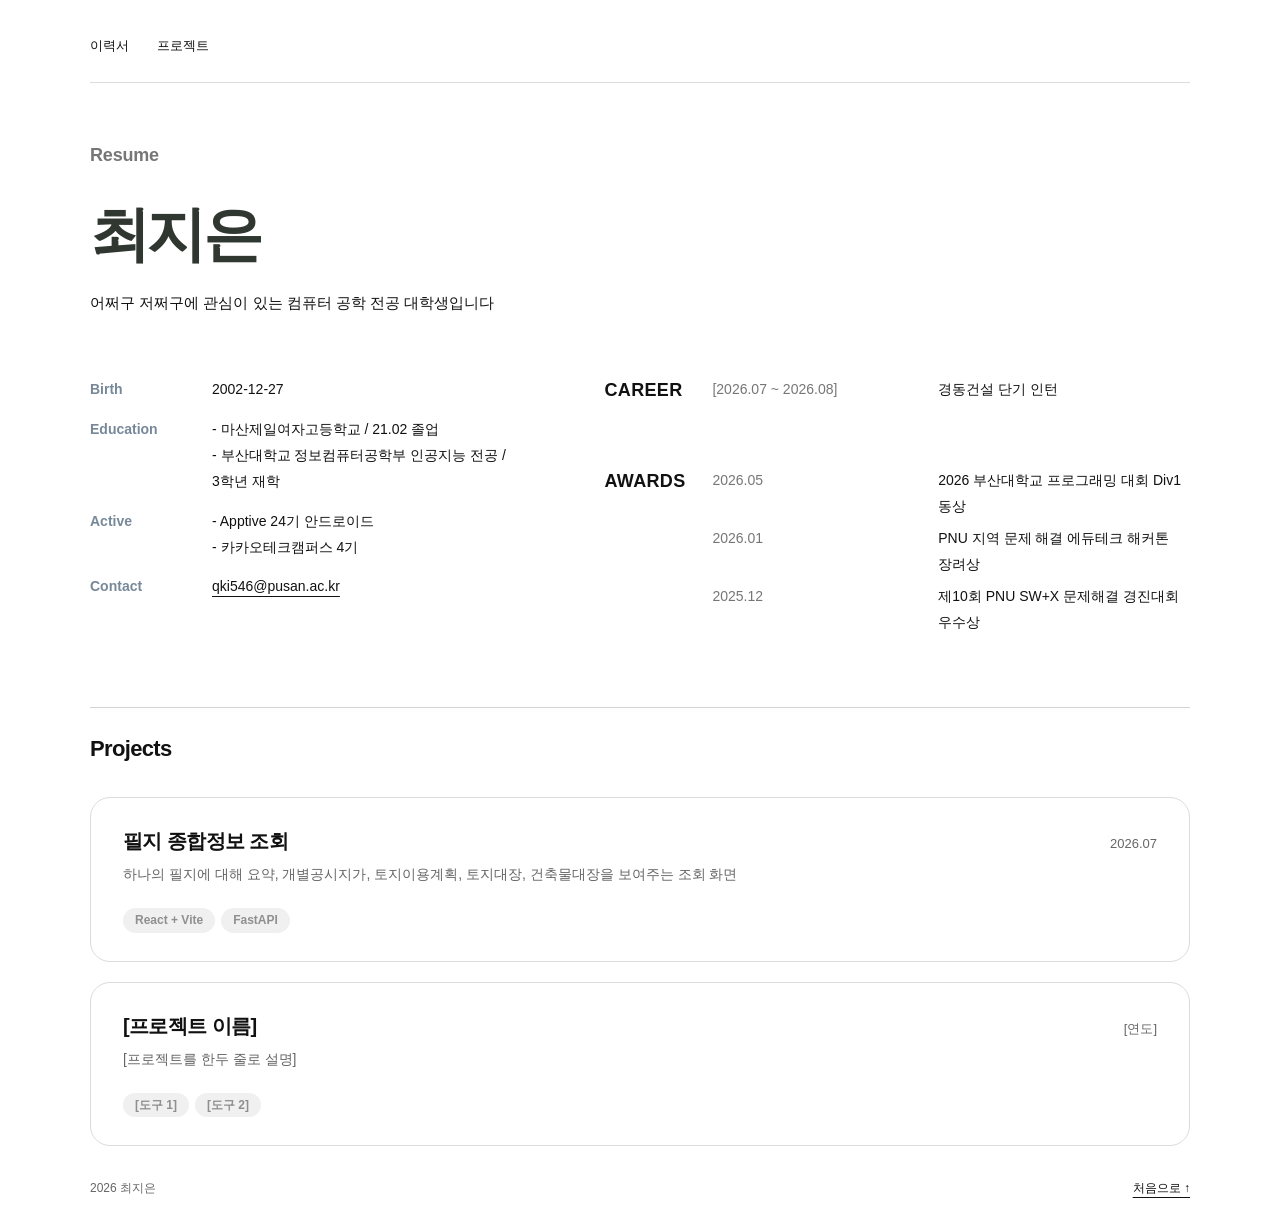
==== commit 7253adc7: "feat: profile에서 tools 섹션 주석 처리" ====
--- a/index.html
+++ b/index.html
@@ -48,13 +48,13 @@
               <li><span class="row-period">2025.12</span><span>제10회 PNU SW+X 문제해결 경진대회 우수상</span></li>
             </ul>
           </section>
-          <section class="resume-block" aria-labelledby="tools-title">
+          <!-- <section class="resume-block" aria-labelledby="tools-title">
             <h2 id="tools-title" class="resume-heading">Tools</h2>
             <ul class="resume-rows">
               <li><span class="row-period">[도구 1]</span><span>[활용 수준 또는 용도]</span></li>
               <li><span class="row-period">[도구 2]</span><span>[활용 수준 또는 용도]</span></li>
             </ul>
-          </section>
+          </section> -->
         </div>
 
       </div>
--- a/style.css
+++ b/style.css
@@ -105,7 +105,7 @@
 dt { color: var(--muted); }
 dd { margin: 0; }
 h4 { margin-top: 20px; font-size: 15px; }
-h4 + p { margin-top: 7px; color: var(--muted); font-size: 14px; }
+h4 + p { margin-top: 7px; font-size: 14px; }
 .contributions { padding-left: 19px; margin-top: 7px; font-size: 14px; }
 .contributions li + li { margin-top: 4px; }
 .tool-list { display: flex; flex-wrap: wrap; gap: 6px 0; list-style: none; padding: 0; margin-top: 20px; color: var(--muted); font-size: 12px; }
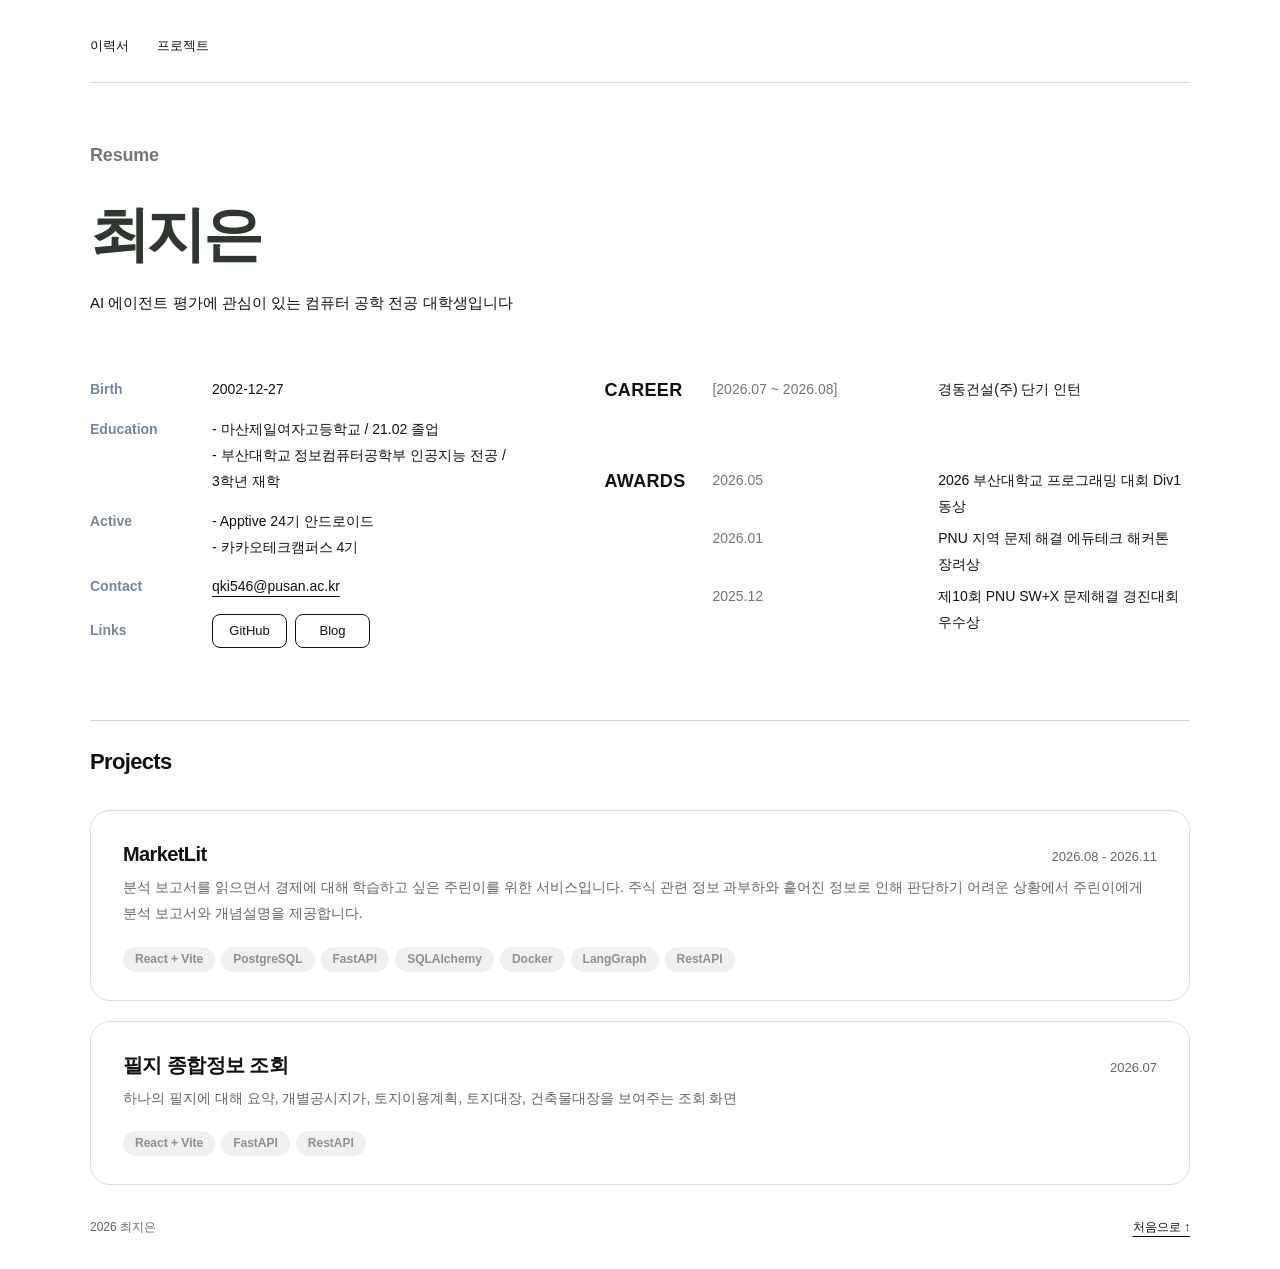
==== commit 77f7650a: "feat: 보고서 순서 및 project2 내용" ====
--- a/index.html
+++ b/index.html
@@ -22,7 +22,7 @@
     <section id="resume" class="resume" aria-labelledby="resume-title">
       <p class="resume-label">Resume</p>
       <h1 id="resume-title" class="resume-name">최지은</h1>
-      <p style="margin-top: 20px">어쩌구 저쩌구에 관심이 있는 컴퓨터 공학 전공 대학생입니다</p>
+      <p style="margin-top: 20px">AI 에이전트 평가에 관심이 있는 컴퓨터 공학 전공 대학생입니다</p>
       <div class="resume-grid">
         <div class="resume-col">
           <dl class="resume-profile">
@@ -30,6 +30,11 @@
             <div><dt>Education</dt><dd><ul><li>마산제일여자고등학교 / 21.02 졸업</li><li>부산대학교 정보컴퓨터공학부 인공지능 전공 / 3학년 재학</li></ul></dd></div>
             <div><dt>Active</dt><dd><ul><li>Apptive 24기 안드로이드</li><li>카카오테크캠퍼스 4기</li></ul></dd></div>
             <div><dt>Contact</dt><dd><a href="mailto:name@email.com">qki546@pusan.ac.kr</a></dd></div>
+            <!-- 실제 주소로 변경 -->
+            <div><dt>Links</dt><dd class="link-buttons">
+              <a class="link-button" href="https://github.com/stfifo" target="_blank" rel="noopener noreferrer">GitHub</a>
+              <a class="link-button" href="https://velog.io/@deguli/posts" target="_blank" rel="noopener noreferrer">Blog</a>
+            </dd></div>
           </dl>
         </div>
 
@@ -37,7 +42,7 @@
           <section class="resume-block" aria-labelledby="career-title">
             <h2 id="career-title" class="resume-heading">Career</h2>
             <ul class="resume-rows">
-              <li><span class="row-period">[2026.07 ~ 2026.08]</span><span>경동건설 단기 인턴</span></li>
+              <li><span class="row-period">[2026.07 ~ 2026.08]</span><span>경동건설(주) 단기 인턴</span></li>
             </ul>
           </section>
           <section class="resume-block" aria-labelledby="awards-title">
@@ -67,20 +72,28 @@
       <!-- 카드 하나가 프로젝트 상세 페이지(project-N.html) 하나로 연결됩니다. -->
       <ul class="project-list">
         <li>
+          <a class="project-card" href="projects/project-2.html">
+            <div class="card-head"><h3>MarketLit</h3><span class="card-year">2026.08 - 2026.11</span></div>
+            <span class="card-desc">분석 보고서를 읽으면서 경제에 대해 학습하고 싶은 주린이를 위한 서비스입니다. 주식 관련 정보 과부하와 흩어진 정보로 인해 판단하기 어려운 상황에서 주린이에게 분석 보고서와 개념설명을 제공합니다.</span>
+            <ul class="card-tags" aria-label="사용한 도구">
+              <li>React + Vite</li>
+              <li>PostgreSQL</li>
+              <li>FastAPI</li>
+              <li>SQLAlchemy</li>
+              <li>Docker</li>
+              <li>LangGraph</li>
+              <li>RestAPI</li>
+            </ul>
+          </a>
+        </li>
+        <li>
           <a class="project-card" href="projects/project-1.html">
             <div class="card-head"><h3>필지 종합정보 조회</h3><span class="card-year">2026.07</span></div>
             <span class="card-desc">하나의 필지에 대해 요약, 개별공시지가, 토지이용계획, 토지대장, 건축물대장을 보여주는 조회 화면</span>
             <ul class="card-tags" aria-label="사용한 도구">
-              <li>React + Vite</li><li>FastAPI</li>
-            </ul>
-          </a>
-        </li>
-        <li>
-          <a class="project-card" href="projects/project-2.html">
-            <div class="card-head"><h3>[프로젝트 이름]</h3><span class="card-year">[연도]</span></div>
-            <span class="card-desc">[프로젝트를 한두 줄로 설명]</span>
-            <ul class="card-tags" aria-label="사용한 도구">
-              <li>[도구 1]</li><li>[도구 2]</li>
+              <li>React + Vite</li>
+              <li>FastAPI</li>
+              <li>RestAPI</li>
             </ul>
           </a>
         </li>
--- a/style.css
+++ b/style.css
@@ -50,7 +50,7 @@
 .resume-name { margin-top: 28px; font-size: clamp(30px, 6vw, 60px); font-weight: 700; letter-spacing: -.06em; line-height: 1.15; color: #303730;}
 .resume-grid { display: grid; grid-template-columns: 1fr 1.3fr; column-gap: 64px; margin-top: 60px; }
 .resume-col { display: grid; align-content: start; gap: 64px; min-width: 0; }
-.resume-heading { color: var(--ink); font-size: 18px; font-weight: 700; letter-spacing: .02em; text-transform: uppercase; }
+.resume-heading { color: var(--ink); font-size: 18px;font-weight: 700; letter-spacing: .02em; text-transform: uppercase;}
 .resume-block { display: grid; grid-template-columns: 88px 1fr; gap: 0 20px; align-items: start; }
 .resume-block > :not(.resume-heading) { grid-column: 2; grid-row: 1; }
 .resume-profile { font-size: 14px; }
@@ -58,6 +58,10 @@
 .resume-profile > div + div { margin-top: 14px; }
 .resume-profile dt { color: var(--ink); font-weight: 700; color: lightslategray;}
 .resume-profile ul { list-style: none; padding: 0; margin: 0; }
+.resume-profile > div:has(.link-buttons) { align-items: center; }
+.link-buttons { display: flex; flex-wrap: wrap; gap: 8px; }
+.link-button { display: inline-flex; align-items: center; justify-content: center; width: 75px; min-height: 34px; border: 1px solid var(--ink); border-radius: 8px; font-size: 13px; text-decoration: none; }
+.link-button:hover { background: var(--ink); color: var(--page); }
 .resume-profile li::before { content: "- "; }
 .resume-rows { list-style: none; padding: 0; font-size: 14px; }
 .resume-rows li { display: grid; grid-template-columns: 1fr 1.2fr; gap: 16px; }
@@ -108,9 +112,8 @@
 h4 + p { margin-top: 7px; font-size: 14px; }
 .contributions { padding-left: 19px; margin-top: 7px; font-size: 14px; }
 .contributions li + li { margin-top: 4px; }
-.tool-list { display: flex; flex-wrap: wrap; gap: 6px 0; list-style: none; padding: 0; margin-top: 20px; color: var(--muted); font-size: 12px; }
-.tool-list li + li::before { content: "/"; padding-inline: 10px; color: var(--muted); }
-.project-links { display: flex; flex-wrap: wrap; gap: 4px 24px; margin-top: 6px; }
+.tool-list { display: flex; flex-wrap: wrap; gap: 6px; list-style: none; padding: 0; margin-top: 20px; }
+.project-links { display: flex; flex-wrap: wrap; gap: 8px; margin-top: 14px; }
 .text-link { display: inline-flex; align-items: center; gap: 8px; min-height: 44px; color: var(--accent); }
 .text-link:hover { text-decoration-thickness: 2px; }
 
@@ -123,7 +126,7 @@
 .card-year { color: var(--muted); font-size: 13px; font-variant-numeric: tabular-nums; }
 .card-desc { color: var(--muted); font-size: 14px; }
 .card-tags { display: flex; flex-wrap: wrap; gap: 6px; list-style: none; padding: 0; margin-top: 14px; }
-.card-tags li { padding: 2px 12px; border-radius: 999px; background-color: #f0f0f0; color: #8f8f8f; font-size: 12px; line-height: 1.7; font-weight: 600;}
+.card-tags li, .tool-list li { padding: 2px 12px; border-radius: 999px; background-color: #f0f0f0; color: #8f8f8f; font-size: 12px; line-height: 1.7; font-weight: 600;}
 .project-page { padding-top: 20px; }
 .back-link { display: inline-flex; align-items: center; gap: 8px; min-height: 44px; margin-bottom: 12px; color: var(--muted); font-size: 13px; text-decoration: none; }
 .back-link:hover { color: var(--ink); text-decoration: underline; }
